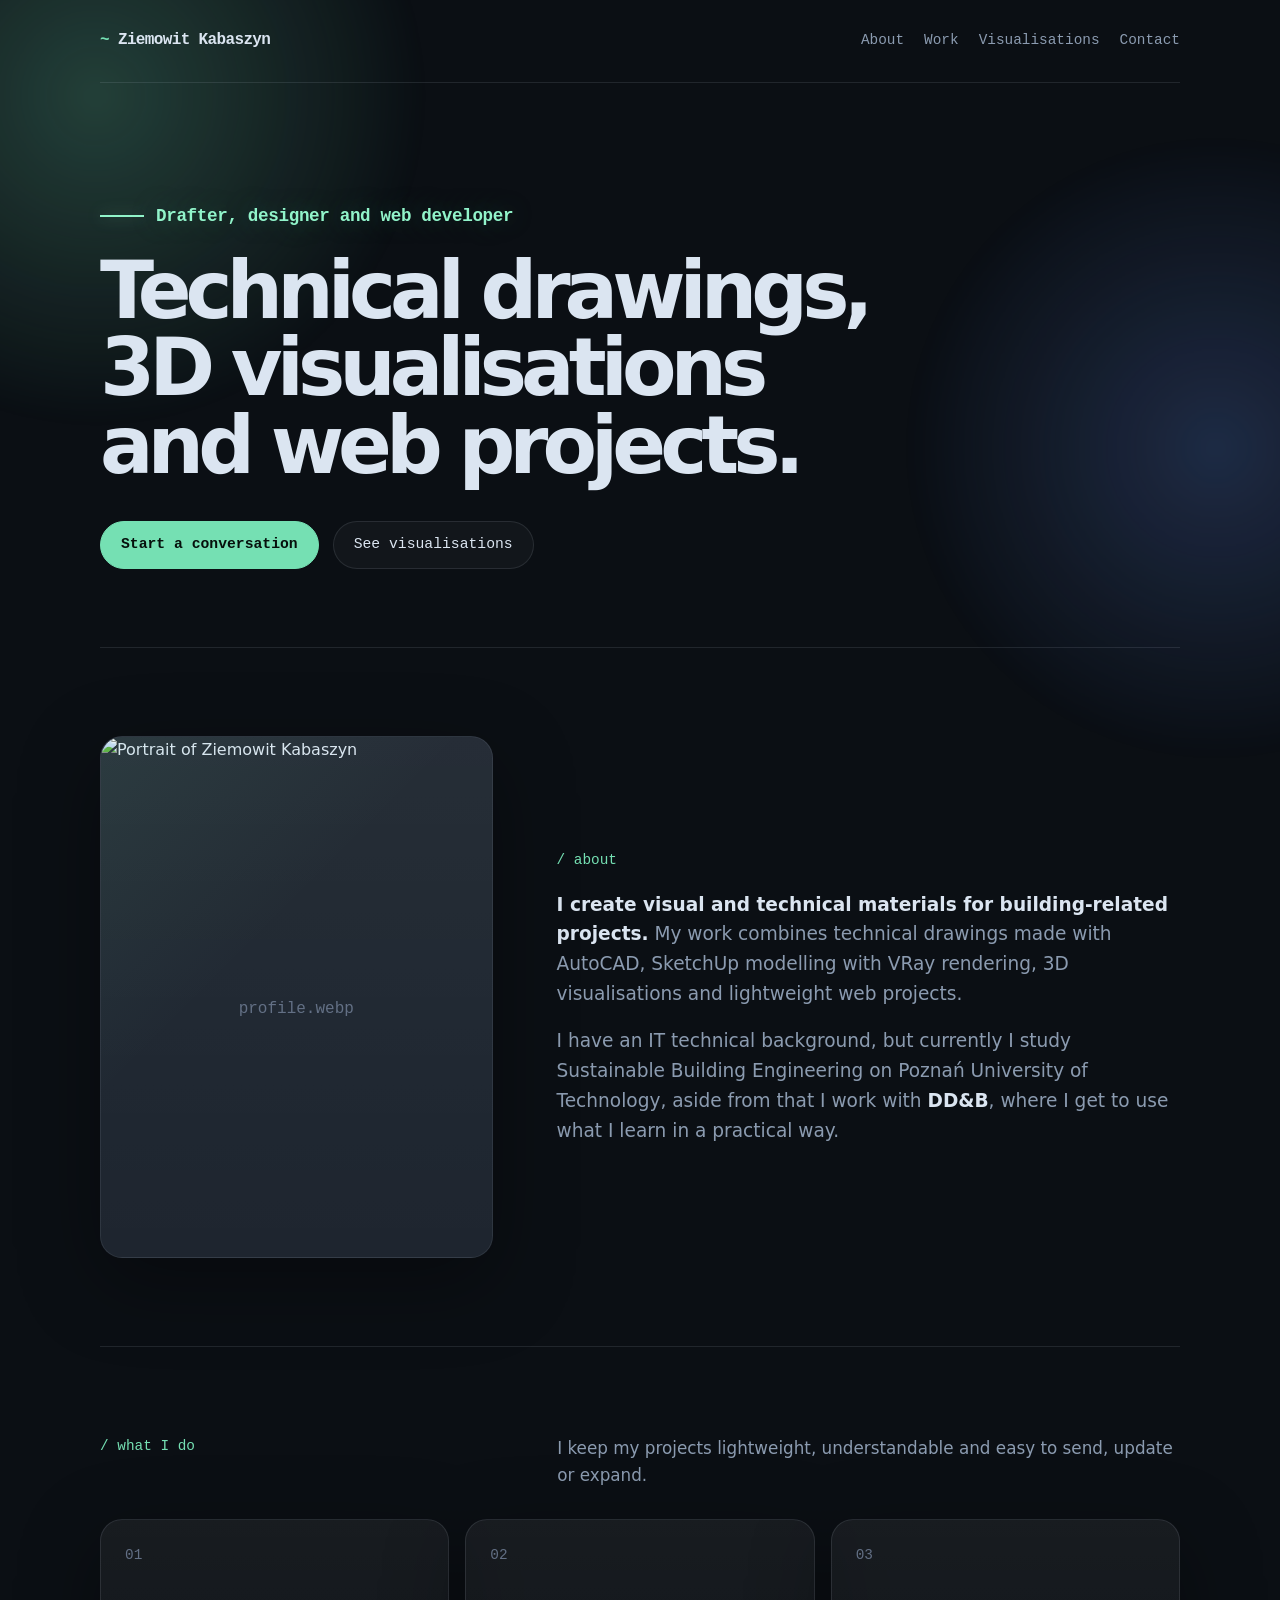
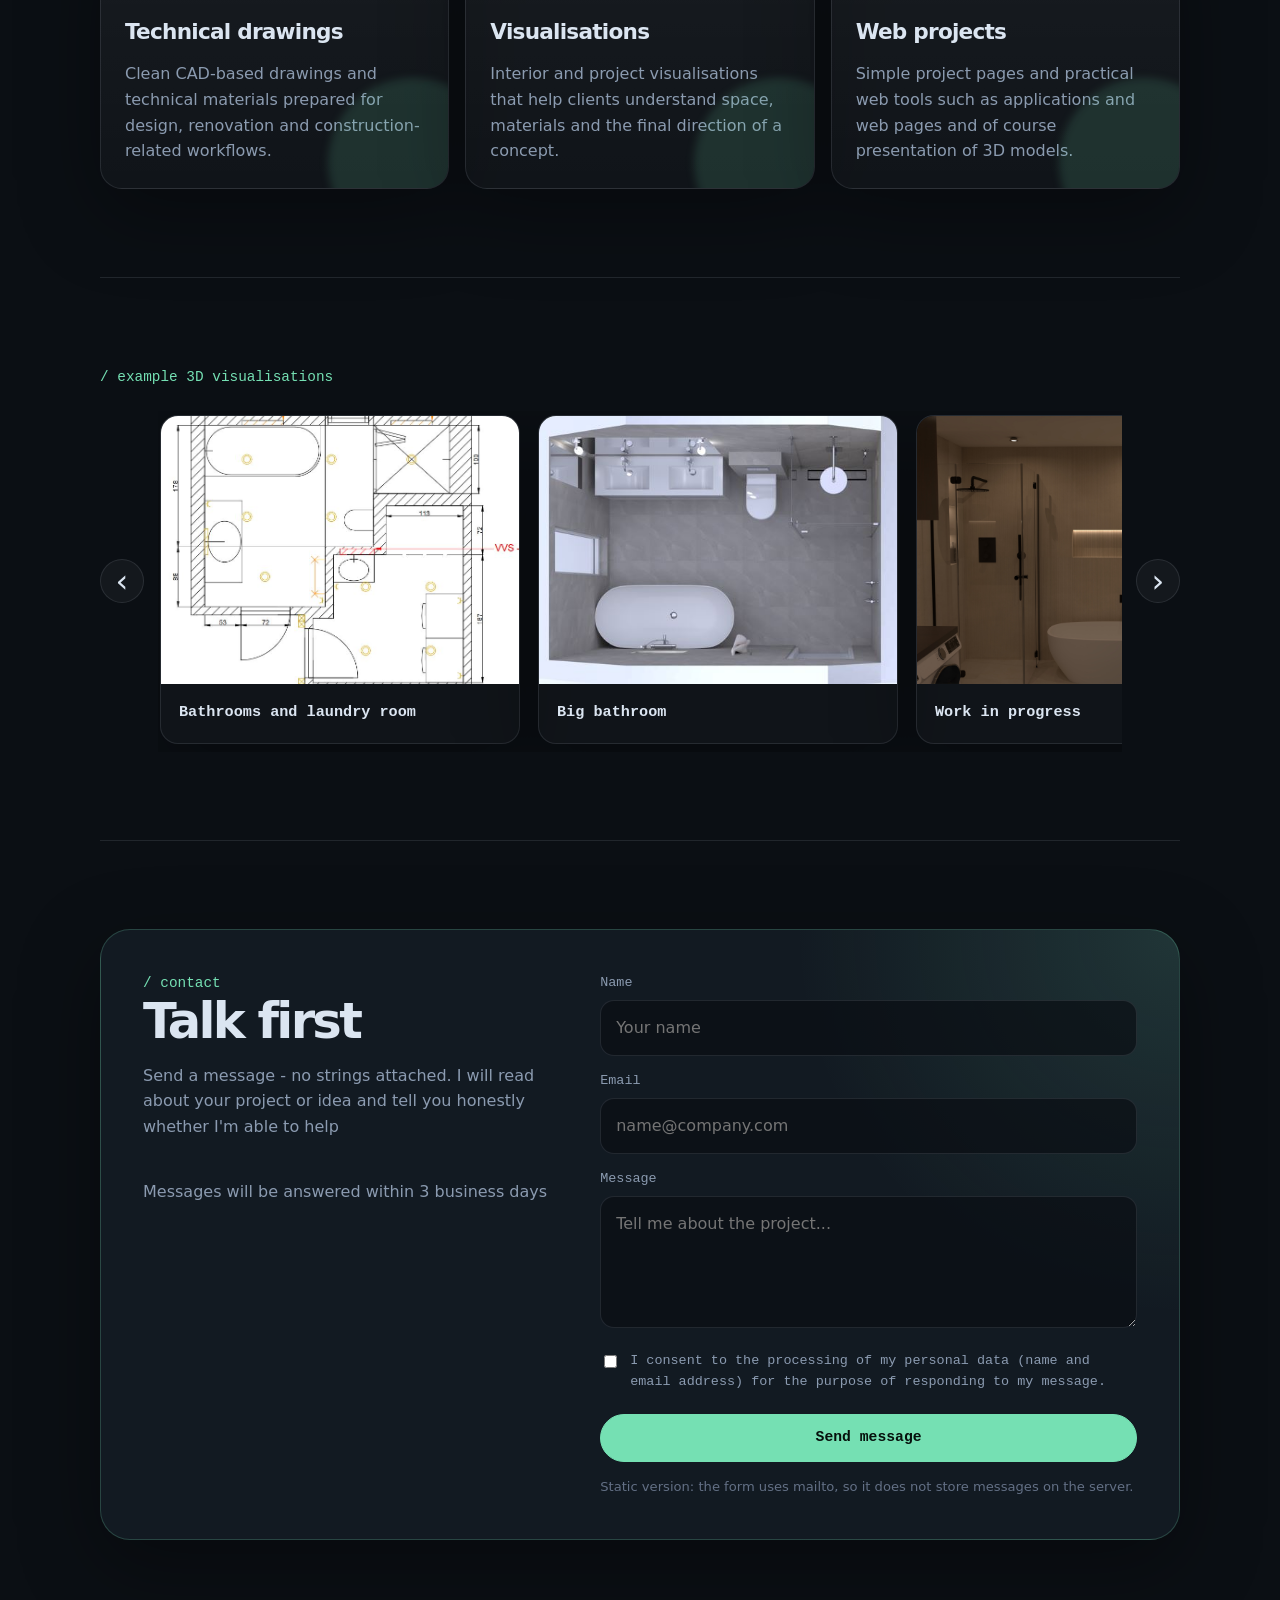
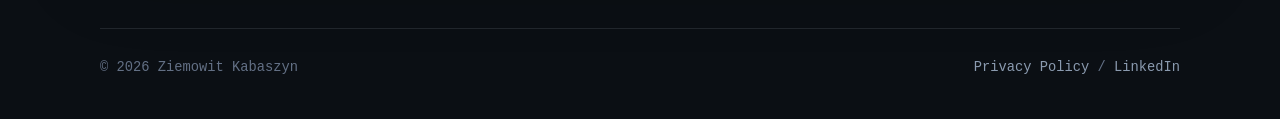
==== index.html @ 729b5453 "Add Privacy Policy link to footer" ====
<!doctype html>
<html lang="en">
<head>
  <meta charset="utf-8" />
  <meta name="viewport" content="width=device-width, initial-scale=1" />
  <meta name="theme-color" content="#0b0f14" />
  <title>Ziemowit Kabaszyn - Technical drawings, visualisations and web projects</title>
  <meta name="description" content="Technical drawings, SketchUp models, visualisations and lightweight web projects for building-related work." />
  <meta property="og:type" content="website" />
  <meta property="og:title" content="Ziemowit Kabaszyn - Technical drawings, visualisations and web projects" />
  <meta property="og:description" content="Technical drawings, SketchUp models, visualisations and lightweight web projects for building-related work." />
  <meta property="og:image" content="/og-image.png" />
  <style>
    :root {
      --bg: #0b0f14;
      --bg-soft: #101720;
      --surface: #141c26;
      --surface-hover: #192331;
      --text: #dbe5f1;
      --muted: #8b9bb0;
      --muted-2: #637085;
      --accent: #75e0b3;
      --accent-strong: #91f4ca;
      --accent-soft: rgba(117, 224, 179, 0.14);
      --blue-soft: rgba(105, 151, 255, 0.16);
      --line: rgba(219, 229, 241, 0.11);
      --shadow: 0 24px 80px rgba(0, 0, 0, 0.34);
      --radius: 22px;
      --mono: ui-monospace, SFMono-Regular, Menlo, Monaco, Consolas, "Liberation Mono", monospace;
      --sans: Inter, ui-sans-serif, system-ui, -apple-system, BlinkMacSystemFont, "Segoe UI", sans-serif;
    }

    * {
      box-sizing: border-box;
    }

    html {
      scroll-behavior: smooth;
    }

    body {
      position: relative;
      margin: 0;
      min-height: 100vh;
      background: var(--bg);
      color: var(--text);
      font-family: var(--sans);
      line-height: 1.6;
      overflow-x: hidden;
    }

    body::before,
    body::after {
      content: "";
      position: fixed;
      inset: auto;
      z-index: -2;
      pointer-events: none;
      border-radius: 999px;
      filter: blur(8px);
      opacity: 0.95;
      will-change: transform;
    }

    body::before {
      width: 48rem;
      height: 48rem;
      left: -18rem;
      top: -18rem;
      background: radial-gradient(circle, rgba(117, 224, 179, 0.25), transparent 62%);
      animation: ambient-one 15s ease-in-out infinite alternate;
    }

    body::after {
      width: 44rem;
      height: 44rem;
      right: -18rem;
      top: 6rem;
      background: radial-gradient(circle, rgba(105, 151, 255, 0.22), transparent 64%);
      animation: ambient-two 18s ease-in-out infinite alternate;
    }

    @keyframes ambient-one {
      from { transform: translate3d(0, 0, 0) scale(1); }
      to { transform: translate3d(7rem, 4rem, 0) scale(1.14); }
    }

    @keyframes ambient-two {
      from { transform: translate3d(0, 0, 0) scale(1); }
      to { transform: translate3d(-6rem, 6rem, 0) scale(1.12); }
    }

    @media (prefers-reduced-motion: reduce) {
      html { scroll-behavior: auto; }
      body::before,
      body::after {
        animation: none;
      }
    }

    a {
      color: inherit;
    }

    button,
    input,
    textarea {
      font: inherit;
    }

    .wrap {
      width: min(1080px, calc(100% - 40px));
      margin: 0 auto;
    }

    .nav {
      display: flex;
      justify-content: space-between;
      align-items: center;
      padding: 28px 0;
      border-bottom: 1px solid var(--line);
    }

    .brand {
      font-family: var(--mono);
      font-weight: 700;
      letter-spacing: -0.04em;
      text-decoration: none;
    }

    .brand span {
      color: var(--accent);
    }

    .nav-links {
      display: flex;
      align-items: center;
      gap: 20px;
      color: var(--muted);
      font-family: var(--mono);
      font-size: 0.9rem;
    }

    .nav-links a {
      text-decoration: none;
      transition: color 0.2s ease;
    }

    .nav-links a:hover {
      color: var(--accent);
    }

    .hero {
      padding: clamp(70px, 10vw, 116px) 0 clamp(48px, 7vw, 78px);
    }

    .eyebrow {
      display: inline-flex;
      align-items: center;
      gap: 12px;
      margin-bottom: 22px;
      color: var(--accent-strong);
      font-family: var(--mono);
      font-size: clamp(0.98rem, 1.45vw, 1.1rem);
      font-weight: 700;
      letter-spacing: -0.02em;
      text-shadow: 0 0 28px rgba(117, 224, 179, 0.35);
    }

    .eyebrow::before {
      content: "";
      width: 44px;
      height: 2px;
      background: var(--accent-strong);
      box-shadow: 0 0 16px rgba(117, 224, 179, 0.42);
    }

    h1 {
      max-width: 820px;
      margin: 0;
      font-size: clamp(2.35rem, 6.2vw, 5.1rem);
      line-height: 0.98;
      letter-spacing: -0.075em;
    }

    .hero .accent,
    h2 .accent {
      color: var(--accent);
    }

    .actions {
      display: flex;
      flex-wrap: wrap;
      gap: 14px;
      margin-top: 36px;
    }

    .btn {
      display: inline-flex;
      align-items: center;
      justify-content: center;
      min-height: 48px;
      padding: 0 20px;
      border-radius: 999px;
      border: 1px solid var(--line);
      background: rgba(255, 255, 255, 0.03);
      color: var(--text);
      text-decoration: none;
      font-family: var(--mono);
      font-size: 0.92rem;
      cursor: pointer;
      transition: transform 0.2s ease, border-color 0.2s ease, background 0.2s ease;
    }

    .btn:hover {
      transform: translateY(-2px);
      border-color: rgba(117, 224, 179, 0.55);
      background: rgba(117, 224, 179, 0.08);
    }

    .btn-primary {
      background: var(--accent);
      color: #06100c;
      border-color: var(--accent);
      font-weight: 700;
    }

    .btn-primary:hover {
      background: #93ecc7;
      color: #06100c;
    }

    .btn-small {
      min-height: 40px;
      padding: 0 16px;
      font-size: 0.84rem;
    }

    section {
      padding: clamp(54px, 8vw, 88px) 0;
      border-top: 1px solid var(--line);
    }

    .section-head {
      display: grid;
      grid-template-columns: 0.9fr 1.35fr;
      gap: 42px;
      margin-bottom: 30px;
    }

    .kicker {
      color: var(--accent);
      font-family: var(--mono);
      font-size: 0.9rem;
    }

    h2 {
      margin: 0;
      font-size: clamp(1.8rem, 4vw, 3.1rem);
      line-height: 1.05;
      letter-spacing: -0.055em;
    }

    .section-copy {
      margin: 0;
      color: var(--muted);
      font-size: 1.05rem;
    }

    .about-grid {
      display: grid;
      grid-template-columns: minmax(260px, 0.85fr) 1.35fr;
      gap: clamp(28px, 6vw, 64px);
      align-items: center;
    }

    .portrait-frame {
      position: relative;
      min-height: 520px;
      border: 1px solid var(--line);
      border-radius: var(--radius);
      background:
        linear-gradient(180deg, rgba(255, 255, 255, 0.055), rgba(255, 255, 255, 0.018)),
        var(--surface);
      box-shadow: var(--shadow);
      overflow: hidden;
    }

    .portrait-frame img {
      width: 100%;
      height: 100%;
      min-height: 520px;
      object-fit: cover;
      display: block;
    }

    .portrait-placeholder {
      position: absolute;
      inset: 0;
      display: grid;
      place-items: center;
      padding: 24px;
      color: var(--muted-2);
      font-family: var(--mono);
      text-align: center;
      background:
        linear-gradient(135deg, rgba(117, 224, 179, 0.08), transparent 40%),
        rgba(255, 255, 255, 0.025);
    }

    .about-copy {
      display: grid;
      gap: 18px;
    }

    .about-copy p {
      margin: 0;
      color: var(--muted);
      font-size: clamp(1.02rem, 1.8vw, 1.16rem);
    }

    .about-copy strong {
      color: var(--text);
      font-weight: 650;
    }

    .grid-3 {
      display: grid;
      grid-template-columns: repeat(3, 1fr);
      gap: 16px;
    }

    .card {
      position: relative;
      min-height: 240px;
      padding: 24px;
      border: 1px solid var(--line);
      border-radius: var(--radius);
      background: linear-gradient(180deg, rgba(255, 255, 255, 0.055), rgba(255, 255, 255, 0.022));
      box-shadow: var(--shadow);
      overflow: hidden;
    }

    .card::after {
      content: "";
      position: absolute;
      inset: auto -50px -60px auto;
      width: 170px;
      height: 170px;
      border-radius: 50%;
      background: var(--accent-soft);
      filter: blur(4px);
    }

    .card-number {
      color: var(--muted-2);
      font-family: var(--mono);
      font-size: 0.9rem;
    }

    h3 {
      margin: 48px 0 12px;
      font-size: 1.35rem;
      letter-spacing: -0.035em;
    }

    .card p {
      margin: 0;
      color: var(--muted);
    }

    .visual-section {
      position: relative;
    }

    .visual-section .compact-head {
      margin-bottom: 22px;
    }

    .visual-section .section-head {
      display: block;
    }

    .visual-carousel {
      position: relative;
    }

    .visual-track {
      display: flex;
      gap: 18px;
      overflow-x: auto;
      scroll-behavior: smooth;
      scrollbar-width: none;
      padding: 4px 2px 8px;
      margin: 0 58px;
    }

    .visual-track::-webkit-scrollbar {
      display: none;
    }

    .visual-card {
      flex: 0 0 min(360px, 82vw);
      color: var(--text);
      text-decoration: none;
      border-radius: 18px;
      overflow: hidden;
      background: rgba(255, 255, 255, 0.025);
      border: 1px solid var(--line);
      box-shadow: var(--shadow);
      transition: transform 0.22s ease, border-color 0.22s ease, background 0.22s ease;
    }

    .visual-card:hover {
      transform: translateY(-4px);
      border-color: rgba(117, 224, 179, 0.45);
      background: rgba(117, 224, 179, 0.055);
    }

    .visual-image {
      position: relative;
      min-height: 250px;
      aspect-ratio: 4 / 3;
      background-size: cover;
      background-position: center;
      background-color: var(--surface);
      overflow: hidden;
    }

    .visual-image::before {
      content: "";
      position: absolute;
      inset: 0;
      background: linear-gradient(180deg, rgba(11, 15, 20, 0.08), rgba(11, 15, 20, 0.78));
      opacity: 0;
      transition: opacity 0.22s ease;
    }

    .visual-hover {
      position: absolute;
      inset: 0;
      display: flex;
      flex-direction: column;
      justify-content: flex-end;
      padding: 20px;
      color: var(--text);
      font-family: var(--mono);
      font-size: 0.82rem;
      line-height: 1.55;
      opacity: 0;
      transform: translateY(12px);
      transition: opacity 0.22s ease, transform 0.22s ease;
    }

    .visual-card:hover .visual-image::before,
    .visual-card:hover .visual-hover {
      opacity: 1;
    }

    .visual-card:hover .visual-hover {
      transform: translateY(0);
    }

    .visual-label {
      padding: 16px 18px 18px;
      color: var(--text);
      font-family: var(--mono);
      font-size: 0.95rem;
      font-weight: 700;
    }

    .carousel-btn {
      position: absolute;
      top: 50%;
      z-index: 5;
      width: 44px;
      height: 44px;
      border-radius: 999px;
      border: 1px solid var(--line);
      background: rgba(255, 255, 255, 0.04);
      color: var(--text);
      display: grid;
      place-items: center;
      font-size: 2rem;
      line-height: 1;
      cursor: pointer;
      transform: translateY(-50%);
      transition: transform 0.2s ease, border-color 0.2s ease, background 0.2s ease, color 0.2s ease;
    }

    .carousel-btn:hover {
      transform: translateY(calc(-50% - 2px));
      border-color: rgba(117, 224, 179, 0.55);
      background: rgba(117, 224, 179, 0.09);
      color: var(--accent-strong);
    }

    .carousel-btn-left {
      left: 0;
    }

    .carousel-btn-right {
      right: 0;
    }

    .contact-layout {
      display: grid;
      grid-template-columns: 0.9fr 1.1fr;
      gap: 18px;
      align-items: start;
      padding: clamp(24px, 5vw, 42px);
      border-radius: calc(var(--radius) + 8px);
      border: 1px solid rgba(117, 224, 179, 0.22);
      background:
        radial-gradient(circle at top right, rgba(117, 224, 179, 0.14), transparent 24rem),
        rgba(20, 28, 38, 0.86);
      box-shadow: var(--shadow);
    }

    .contact-intro p {
      margin: 16px 0 0;
      color: var(--muted);
    }

    .contact-links {
      display: flex;
      flex-wrap: wrap;
      gap: 10px;
      margin-top: 24px;
    }

    .contact-form {
      display: grid;
      gap: 14px;
    }

    .field label,
    .consent span {
      display: block;
      margin-bottom: 7px;
      color: var(--muted);
      font-family: var(--mono);
      font-size: 0.84rem;
    }

    .field input,
    .field textarea {
      width: 100%;
      border: 1px solid var(--line);
      border-radius: 14px;
      background: rgba(11, 15, 20, 0.7);
      color: var(--text);
      outline: none;
      padding: 14px 15px;
      transition: border-color 0.2s ease, background 0.2s ease;
    }

    .field textarea {
      min-height: 132px;
      resize: vertical;
    }

    .field input:focus,
    .field textarea:focus {
      border-color: rgba(117, 224, 179, 0.55);
      background: rgba(11, 15, 20, 0.9);
    }

    .consent {
      display: flex;
      align-items: start;
      gap: 10px;
      color: var(--muted);
      font-size: 0.88rem;
    }

    .consent input {
      margin-top: 5px;
      accent-color: var(--accent);
    }

    .form-note {
      margin: 0;
      color: var(--muted-2);
      font-size: 0.82rem;
    }

    footer {
      display: flex;
      justify-content: space-between;
      gap: 20px;
      flex-wrap: wrap;
      padding: 28px 0 40px;
      color: var(--muted-2);
      font-family: var(--mono);
      font-size: 0.86rem;
      border-top: 1px solid var(--line);
    }

    footer a {
      color: var(--muted);
      text-decoration: none;
      transition: color 0.2s ease;
    }

    footer a:hover {
      color: var(--accent);
    }

    @media (max-width: 900px) {
      .visual-track {
        margin: 0 54px;
      }

      .visual-card {
        flex-basis: min(340px, 78vw);
      }

      .section-head,
      .about-grid,
      .grid-3,
      .contact-layout {
        grid-template-columns: 1fr;
      }

      .portrait-frame,
      .portrait-frame img {
        min-height: 420px;
      }
    }

    @media (max-width: 620px) {
      .wrap {
        width: min(100% - 28px, 1080px);
      }

      .nav {
        align-items: flex-start;
        gap: 18px;
        flex-direction: column;
      }

      .nav-links {
        width: 100%;
        justify-content: space-between;
        gap: 10px;
        font-size: 0.78rem;
      }

      h1 {
        font-size: clamp(2.15rem, 15vw, 3.7rem);
      }

      .card {
        min-height: auto;
      }

      .visual-track {
        margin: 0 48px;
      }

      .visual-card {
        flex-basis: 88vw;
      }

      .carousel-btn {
        width: 40px;
        height: 40px;
      }
    }
  </style>
</head>
<body>
  <div class="wrap">
    <nav class="nav" aria-label="Main navigation">
      <a class="brand" href="#top"><span>~</span> Ziemowit Kabaszyn</a>
      <div class="nav-links">
        <a href="#about">About</a>
        <a href="#work">Work</a>
        <a href="#visualisations">Visualisations</a>
        <a href="#contact">Contact</a>
      </div>
    </nav>

    <main id="top">
      <header class="hero">
        <div class="eyebrow">Drafter, designer and web developer</div>
        <h1>Technical drawings, 3D visualisations and web projects.</h1>
        <div class="actions">
          <a class="btn btn-primary" href="#contact">Start a conversation</a>
          <a class="btn" href="#visualisations">See visualisations</a>
        </div>
      </header>

      <section id="about">
        <div class="about-grid">
          <div class="portrait-frame">
            <img src="profile.webp" alt="Portrait of Ziemowit Kabaszyn" onerror="this.hidden = true; this.nextElementSibling.hidden = false;" />
            <div class="portrait-placeholder" hidden>
              <br />profile.webp
            </div>
          </div>

          <div class="about-copy">
            <div class="kicker">/ about</div>
            <p><strong>I create visual and technical materials for building-related projects.</strong> My work combines technical drawings made with AutoCAD, SketchUp modelling with VRay rendering, 3D visualisations and lightweight web projects.</p>
            <p>I have an IT technical background, but currently I study Sustainable Building Engineering on Poznań University of Technology, aside from that I work with <strong>DD&B</strong>, where I get to use what I learn in a practical way.</p>
          </div>
        </div>
      </section>

      <section id="work">
        <div class="section-head">
          <div class="kicker">/ what I do</div>
          <div>
            <p class="section-copy">I keep my projects lightweight, understandable and easy to send, update or expand.</p>
          </div>
        </div>

        <div class="grid-3">
          <article class="card">
            <div class="card-number">01</div>
            <h3>Technical drawings</h3>
            <p>Clean CAD-based drawings and technical materials prepared for design, renovation and construction-related workflows.</p>
          </article>
          <article class="card">
            <div class="card-number">02</div>
            <h3>Visualisations</h3>
            <p>Interior and project visualisations that help clients understand space, materials and the final direction of a concept.</p>
          </article>
          <article class="card">
            <div class="card-number">03</div>
            <h3>Web projects</h3>
            <p>Simple project pages and practical web tools such as applications and web pages and of course  presentation of 3D models.</p>
          </article>
        </div>
      </section>

      <section id="visualisations" class="visual-section">
  <div class="section-head compact-head">
    <div class="kicker">/ example 3D visualisations</div>
  </div>

  <div class="visual-carousel">
    <button class="carousel-btn carousel-btn-left" type="button" aria-label="Previous visualisation">
      ‹
    </button>

    <div class="visual-track" id="visualTrack">
      <a class="visual-card" href="https://kemeis.github.io/16207_MP_2025_Full/?pano=down1" target="_blank" rel="noopener noreferrer">
        <div class="visual-image" style="background-image: url('img4.JPG');">
          <div class="visual-hover">
            16207_MP_2025<br>
            27/03/2026<br>
            3D model of bathroom and laundry room with Matterport scan and floor plans<br>
          </div>
        </div>
        <div class="visual-label">Bathrooms and laundry room</div>
      </a>

      <a class="visual-card" href="https://kemeis.github.io/Example/" target="_blank" rel="noopener noreferrer">
        <div class="visual-image" style="background-image: url('img22.jpg');">
          <div class="visual-hover">
            MP 3102<br>
            3/07/2025<br>
          </div>
        </div>
        <div class="visual-label">Big bathroom</div>
      </a>

      <a class="visual-card" href="https://kemeis.github.io/3102_MP_2024/" target="_blank" rel="noopener noreferrer">
        <div class="visual-image" style="background-image: url('img3.jpg');">
          <div class="visual-hover">
            Work in progress<br>
            <br>
            <br>
            
          </div>
        </div>
        <div class="visual-label">Work in progress</div>
      </a>
    </div>

    <button class="carousel-btn carousel-btn-right" type="button" aria-label="Next visualisation">
      ›
    </button>
  </div>
</section>

      <section id="contact">
        <div class="contact-layout">
          <div class="contact-intro">
            <div class="kicker">/ contact</div>
            <h2>Talk first</h2>
            <p>Send a message - no strings attached. I will read about your project or idea and tell you honestly whether I'm able to help</p>
            <div class="contact-links">
              <p>Messages will be answered within 3 business days</p>
            </div>
          </div>

          <form class="contact-form" id="contact-form">
            <div class="field">
              <label for="contact-name">Name</label>
              <input id="contact-name" name="name" type="text" placeholder="Your name" required />
            </div>

            <div class="field">
              <label for="contact-email">Email</label>
              <input id="contact-email" name="email" type="email" placeholder="name@company.com" required />
            </div>

            <div class="field">
              <label for="contact-message">Message</label>
              <textarea id="contact-message" name="message" placeholder="Tell me about the project..." required></textarea>
            </div>

            <label class="consent">
              <input id="contact-consent" type="checkbox" required />
              <span>I consent to the processing of my personal data (name and email address) for the purpose of responding to my message.</span>
            </label>

            <button class="btn btn-primary" type="submit">Send message</button>
            <p class="form-note">Static version: the form uses mailto, so it does not store messages on the server.</p>
          </form>
        </div>
      </section>
    </main>

    <footer>
      <div>© <span id="year"></span> Ziemowit Kabaszyn</div>
      <div>
        <a href="privacy.html">Privacy Policy</a>
        <span aria-hidden="true"> / </span>
        <a href="https://www.linkedin.com/in/ziemowit-kabaszyn-2584b528b/" target="_blank" rel="noopener noreferrer">LinkedIn</a></div>
    </footer>
  </div>

  <script>
    document.getElementById('year').textContent = new Date().getFullYear();

    const visualTrack = document.getElementById('visualTrack');
    const visualPrev = document.querySelector('.carousel-btn-left');
    const visualNext = document.querySelector('.carousel-btn-right');

    function moveVisuals(direction) {
      if (!visualTrack) return;

      const firstCard = visualTrack.querySelector('.visual-card');
      const gap = 18;
      const cardWidth = firstCard ? firstCard.getBoundingClientRect().width : 320;

      visualTrack.scrollBy({
        left: direction * (cardWidth + gap),
        behavior: 'smooth'
      });
    }

    visualPrev?.addEventListener('click', () => moveVisuals(-1));
    visualNext?.addEventListener('click', () => moveVisuals(1));

    document.getElementById('contact-form').addEventListener('submit', (event) => {
      event.preventDefault();

      const name = document.getElementById('contact-name').value.trim();
      const email = document.getElementById('contact-email').value.trim();
      const message = document.getElementById('contact-message').value.trim();

      const subject = encodeURIComponent('Project inquiry from ' + name);
      const body = encodeURIComponent(
        'Name: ' + name + '\n' +
        'Email: ' + email + '\n\n' +
        'Message:\n' + message
      );

      window.location.href = 'mailto:ziemowit@dd-b.com?subject=' + subject + '&body=' + body;
    });
  </script>
</body>
</html>
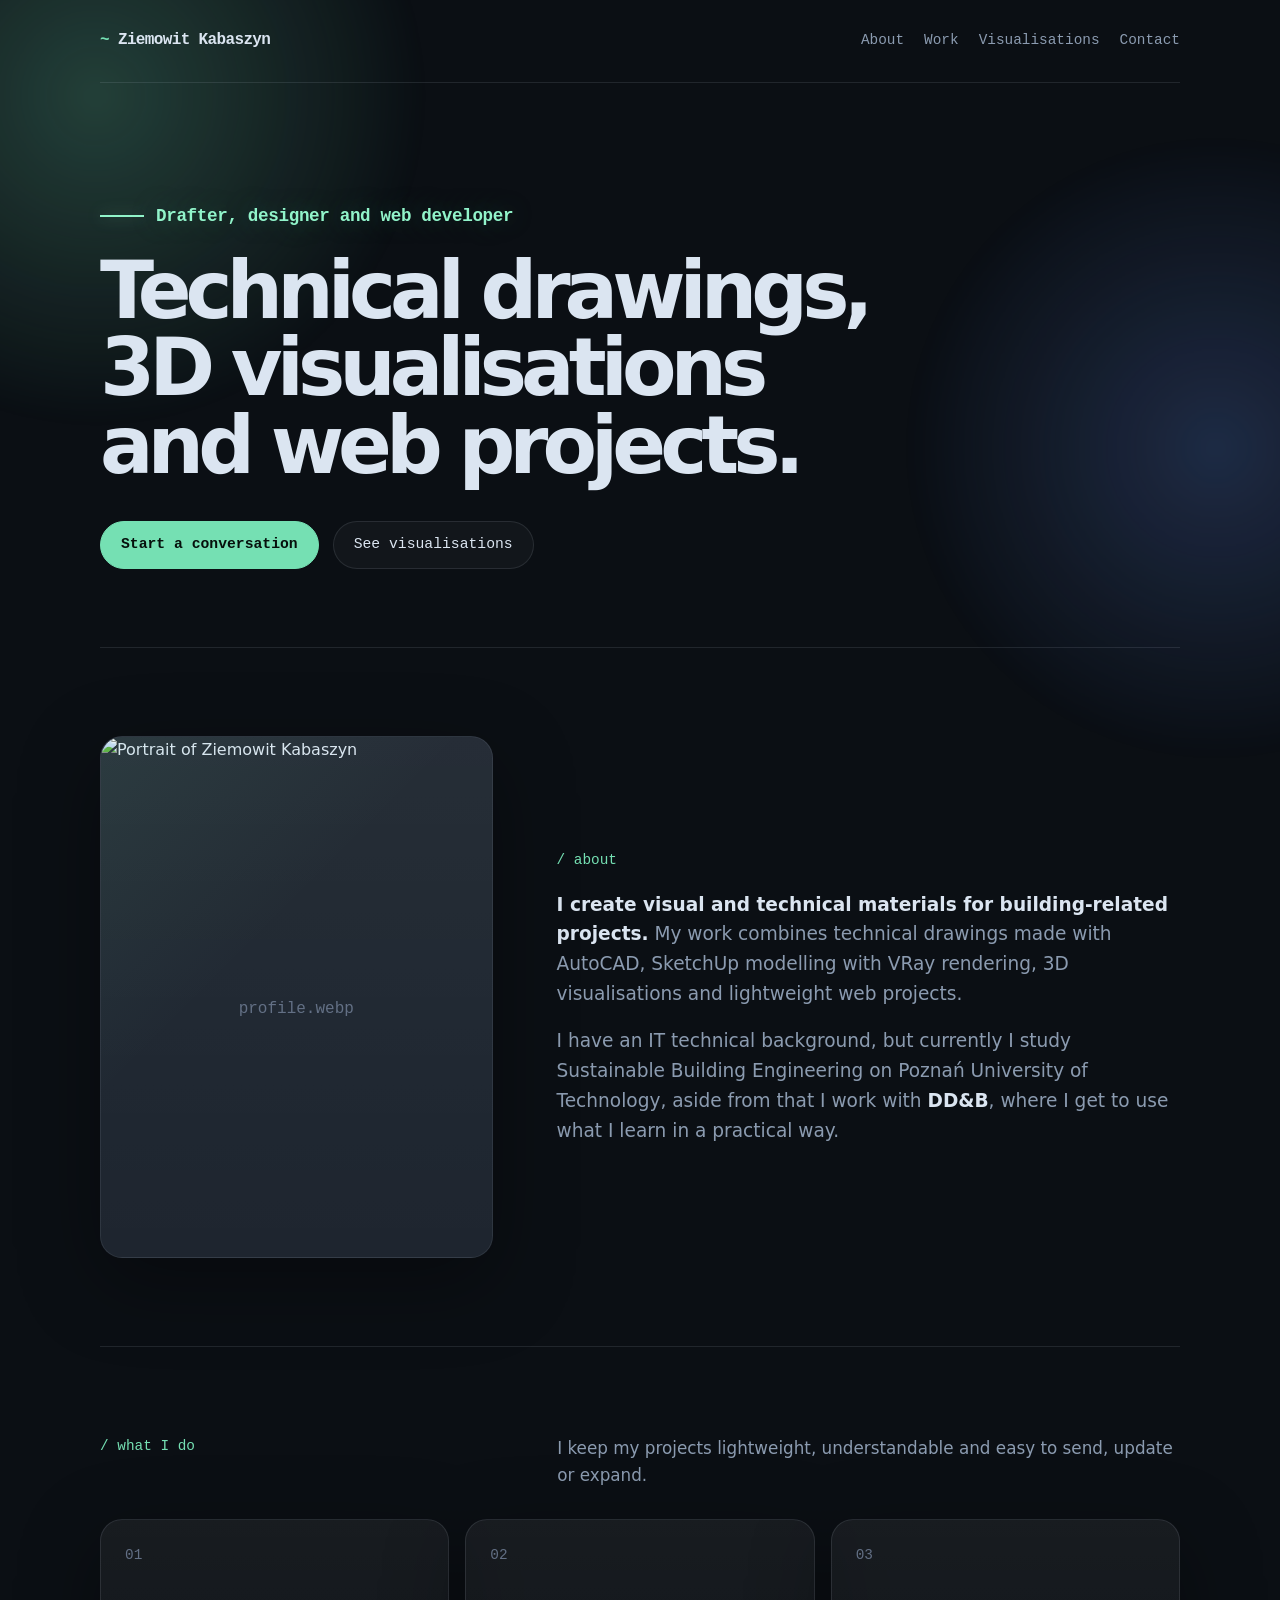
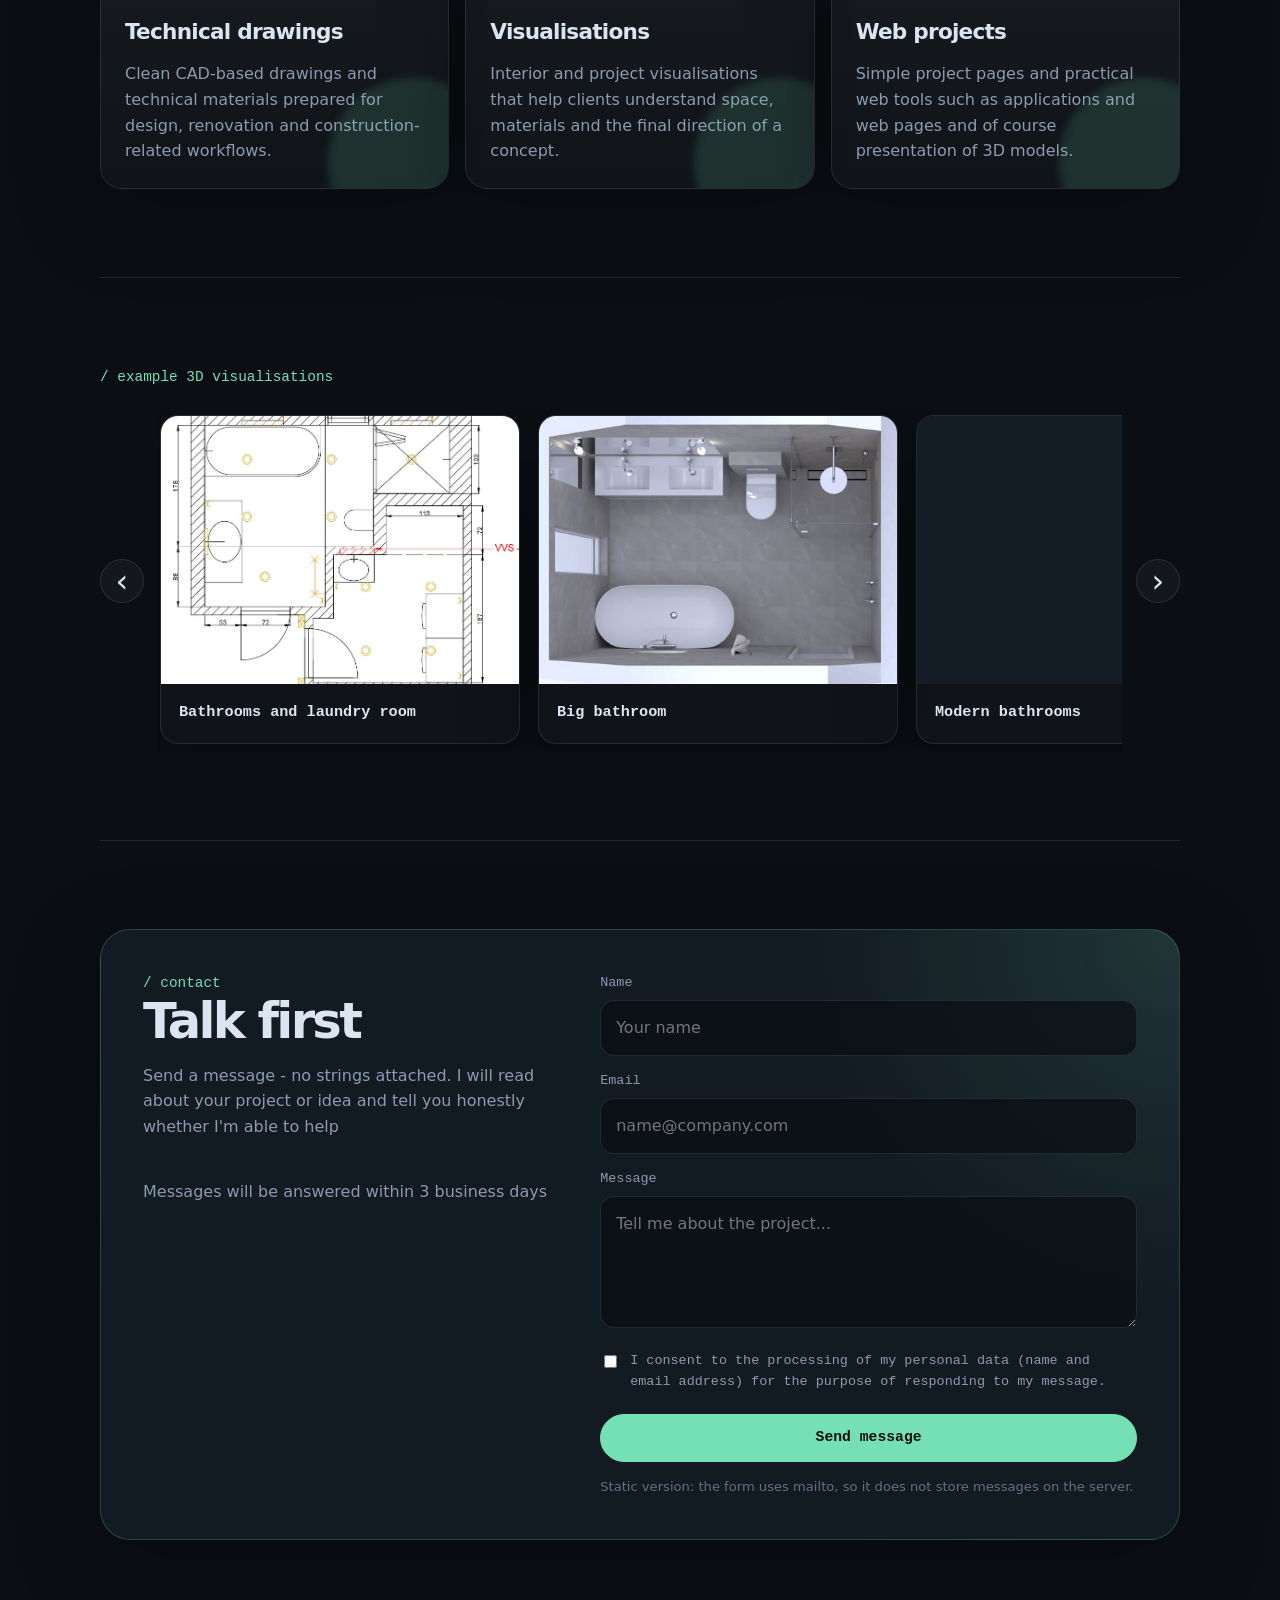
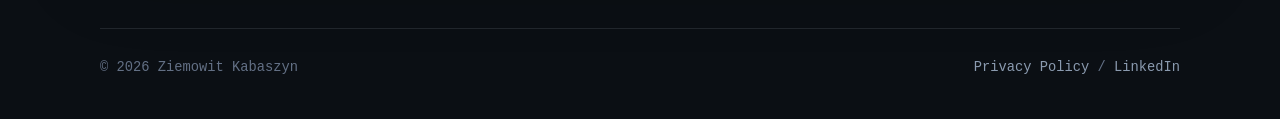
==== commit 71a0dc54: "Update visual card links and add new entries" ====
--- a/index.html
+++ b/index.html
@@ -10,6 +10,8 @@
   <meta property="og:title" content="Ziemowit Kabaszyn - Technical drawings, visualisations and web projects" />
   <meta property="og:description" content="Technical drawings, SketchUp models, visualisations and lightweight web projects for building-related work." />
   <meta property="og:image" content="/og-image.png" />
+  <link rel="icon" type="image/png" href="fav.png">
+<link rel="shortcut icon" type="image/png" href="fav.png">
   <style>
     :root {
       --bg: #0b0f14;
@@ -747,7 +749,7 @@
     </button>
 
     <div class="visual-track" id="visualTrack">
-      <a class="visual-card" href="https://kemeis.github.io/16207_MP_2025_Full/?pano=down1" target="_blank" rel="noopener noreferrer">
+      <a class="visual-card" href="https://visualisations.kabaszyn.dev/16207_MP_2025/?pano=down1" target="_blank" rel="noopener noreferrer">
         <div class="visual-image" style="background-image: url('img4.JPG');">
           <div class="visual-hover">
             16207_MP_2025<br>
@@ -758,17 +760,29 @@
         <div class="visual-label">Bathrooms and laundry room</div>
       </a>
 
-      <a class="visual-card" href="https://kemeis.github.io/Example/" target="_blank" rel="noopener noreferrer">
+      <a class="visual-card" href="https://visualisations.kabaszyn.dev/3102_MP_2024/" target="_blank" rel="noopener noreferrer">
         <div class="visual-image" style="background-image: url('img22.jpg');">
           <div class="visual-hover">
             MP 3102<br>
             3/07/2025<br>
+            3D model of large bathroom<br>
           </div>
         </div>
         <div class="visual-label">Big bathroom</div>
       </a>
 
-      <a class="visual-card" href="https://kemeis.github.io/3102_MP_2024/" target="_blank" rel="noopener noreferrer">
+      <a class="visual-card" href="https://visualisations.kabaszyn.dev/18505_MP_2026A/" target="_blank" rel="noopener noreferrer">
+        <div class="visual-image" style="background-image: url('18505.jpg');">
+          <div class="visual-hover">
+            18505_MP_2026<br>
+            12/06/2026<br>
+            3D model of two bathrooms<br>
+          </div>
+        </div>
+        <div class="visual-label">Modern bathrooms</div>
+      </a>
+
+      <a class="visual-card" href="https://visualisations.kabaszyn.dev/12601_MP_2025/" target="_blank" rel="noopener noreferrer">
         <div class="visual-image" style="background-image: url('img3.jpg');">
           <div class="visual-hover">
             Work in progress<br>
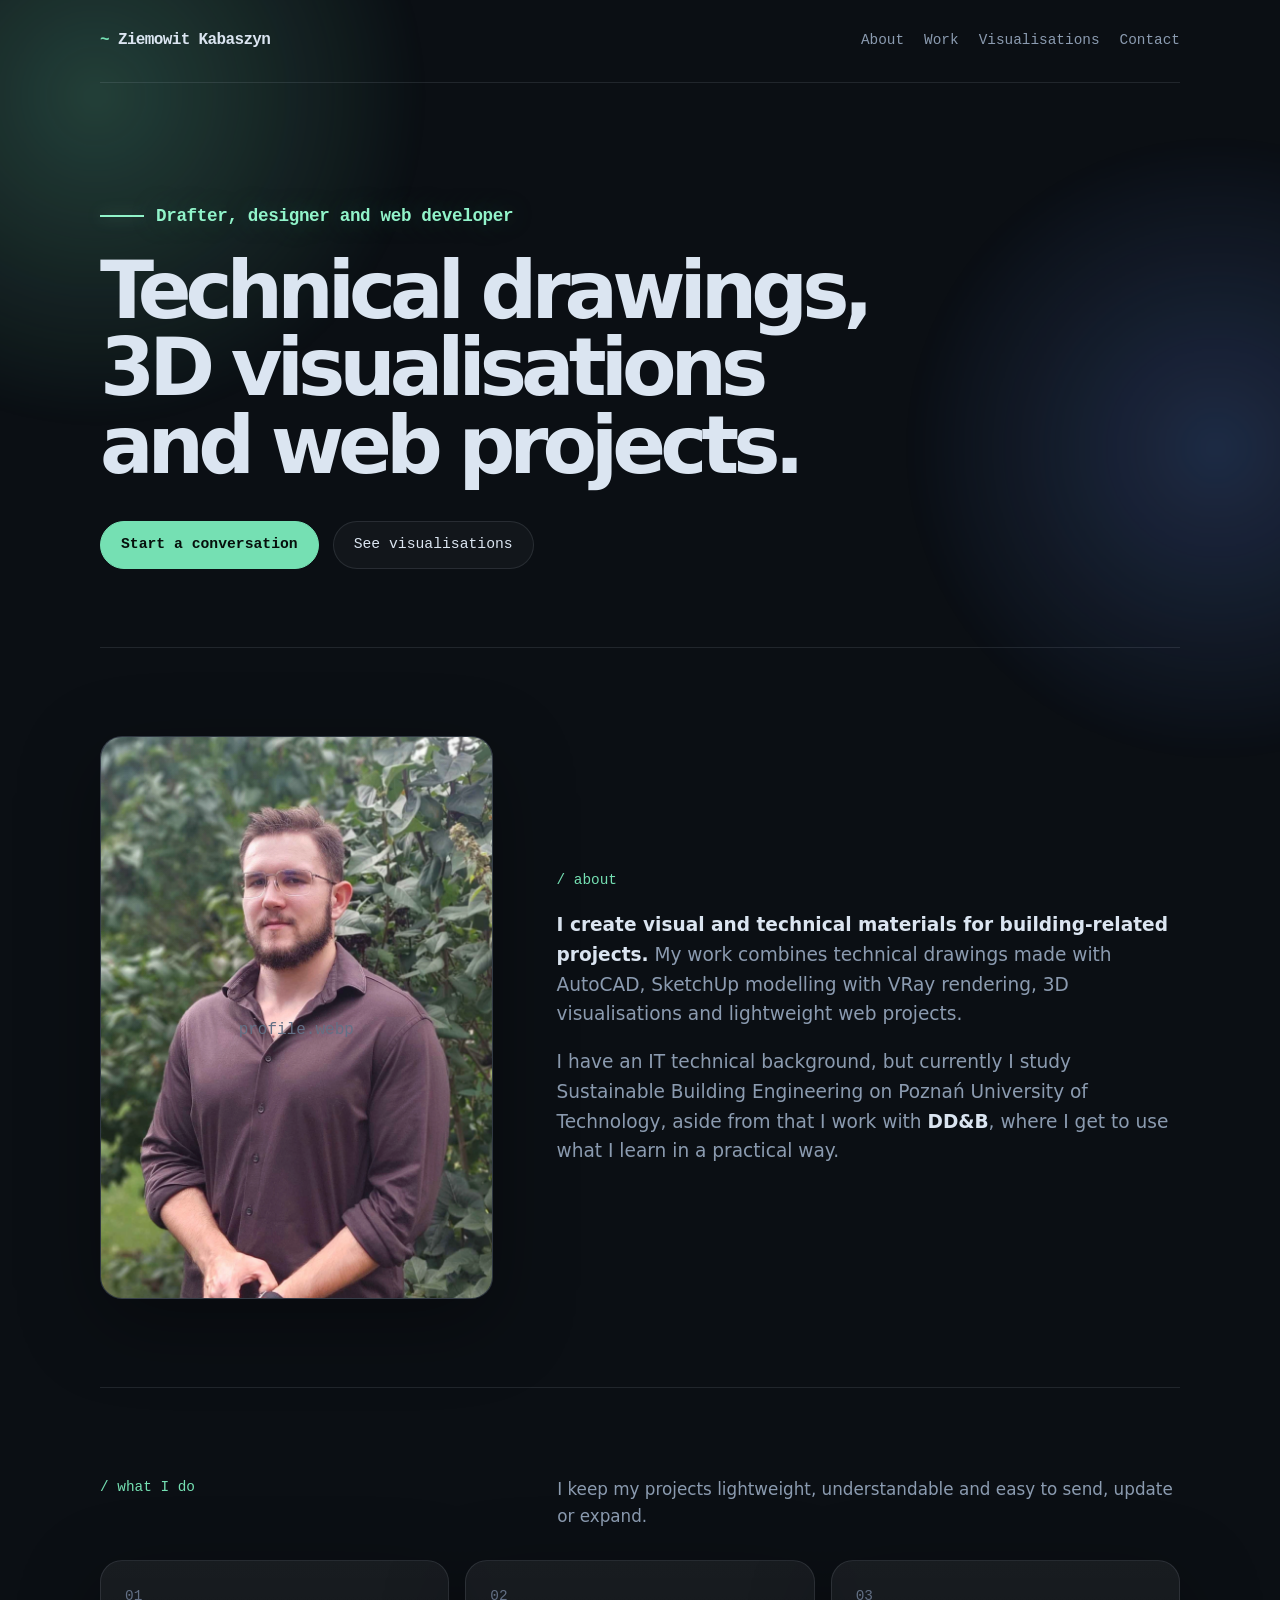
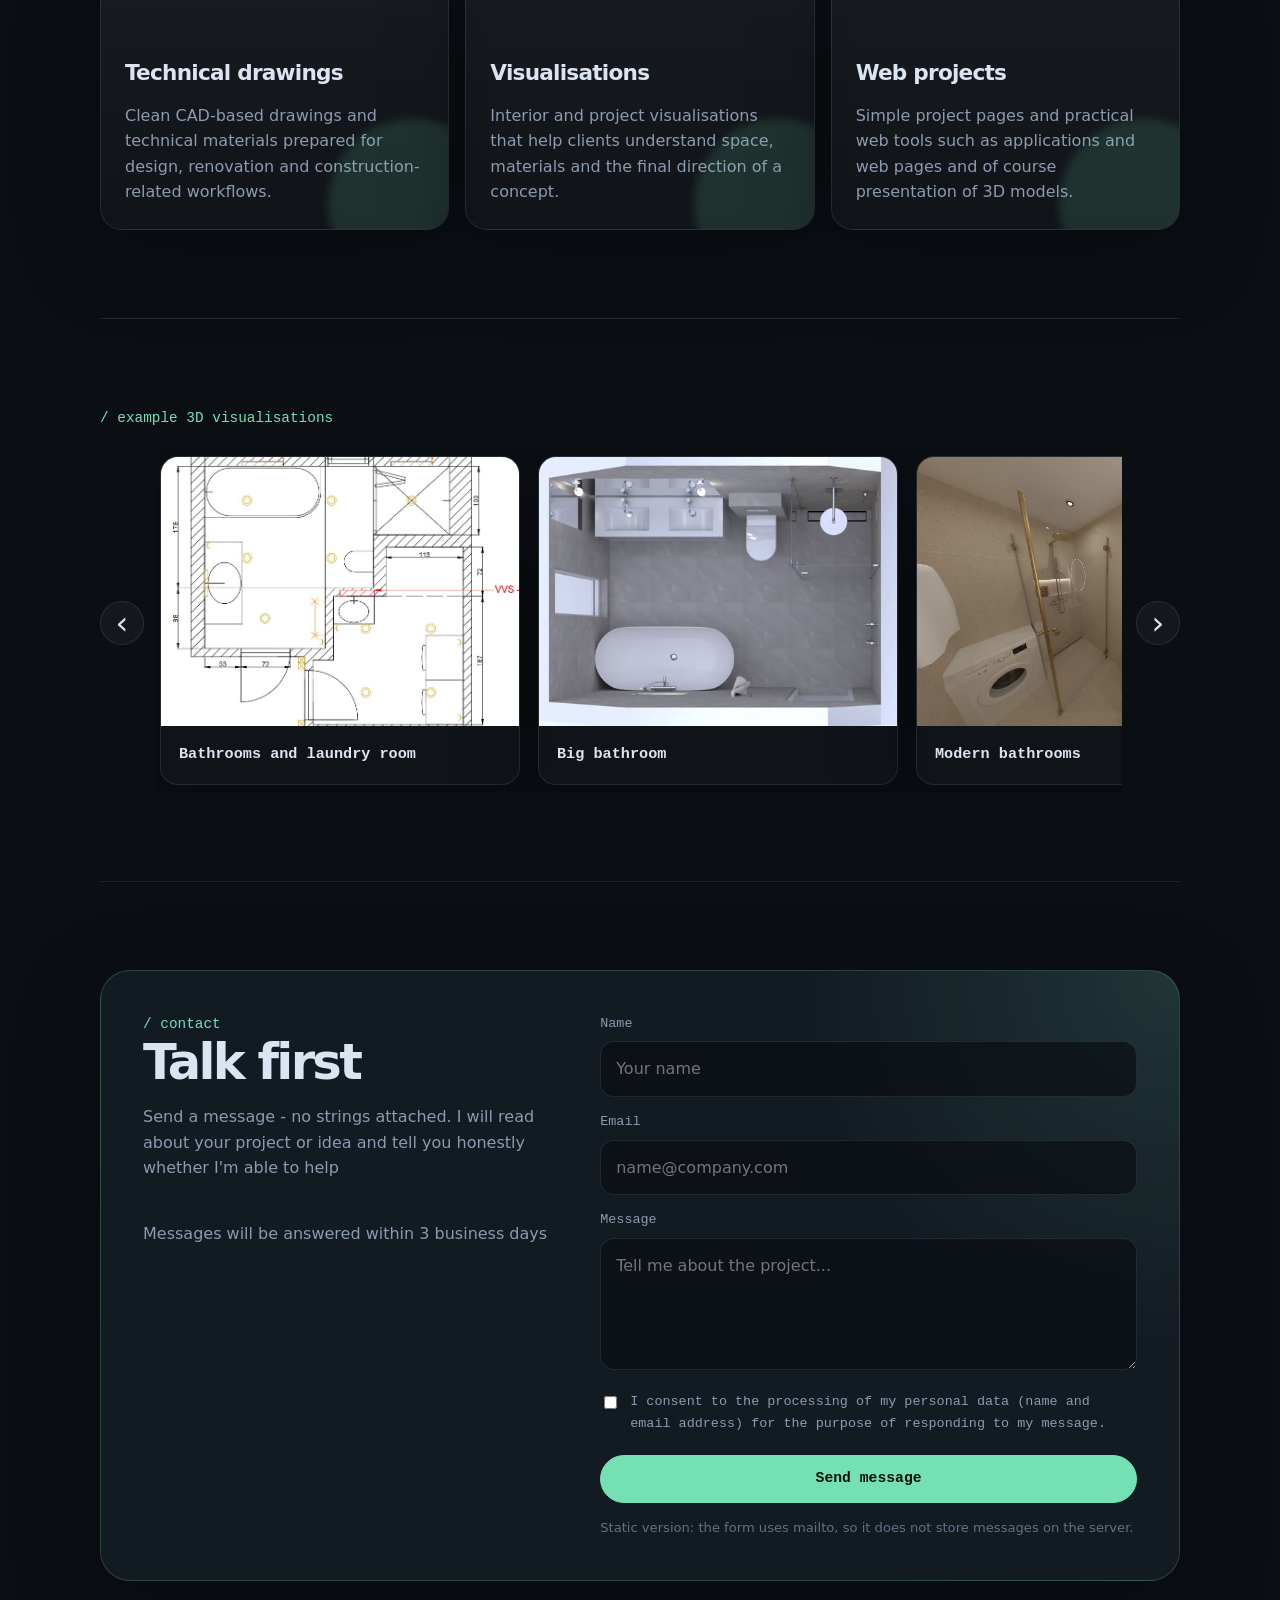
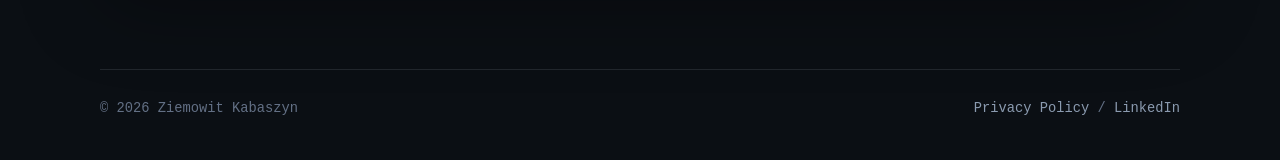
==== commit 548bbe9d: "Fix image file extension from .jpg to .JPG" ====
--- a/index.html
+++ b/index.html
@@ -772,7 +772,7 @@
       </a>
 
       <a class="visual-card" href="https://visualisations.kabaszyn.dev/18505_MP_2026A/" target="_blank" rel="noopener noreferrer">
-        <div class="visual-image" style="background-image: url('18505.jpg');">
+        <div class="visual-image" style="background-image: url('18505.JPG');">
           <div class="visual-hover">
             18505_MP_2026<br>
             12/06/2026<br>
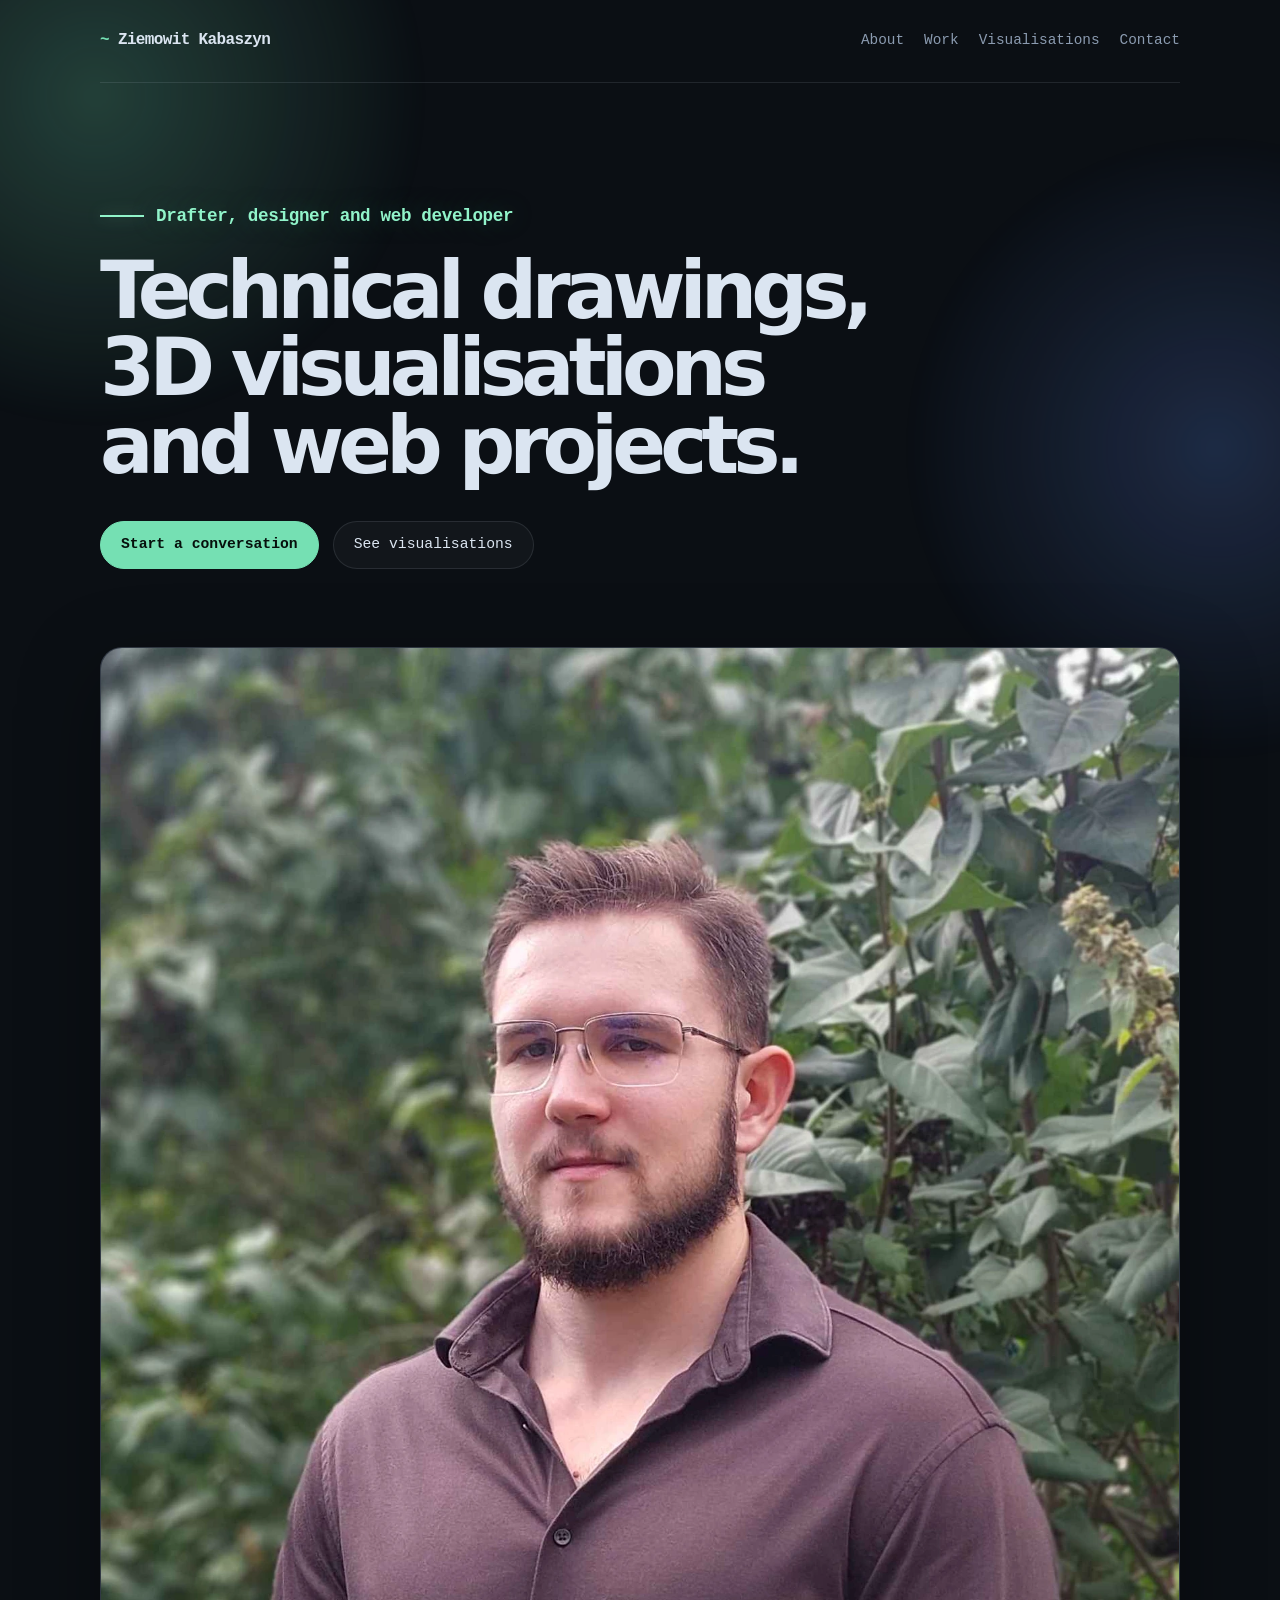
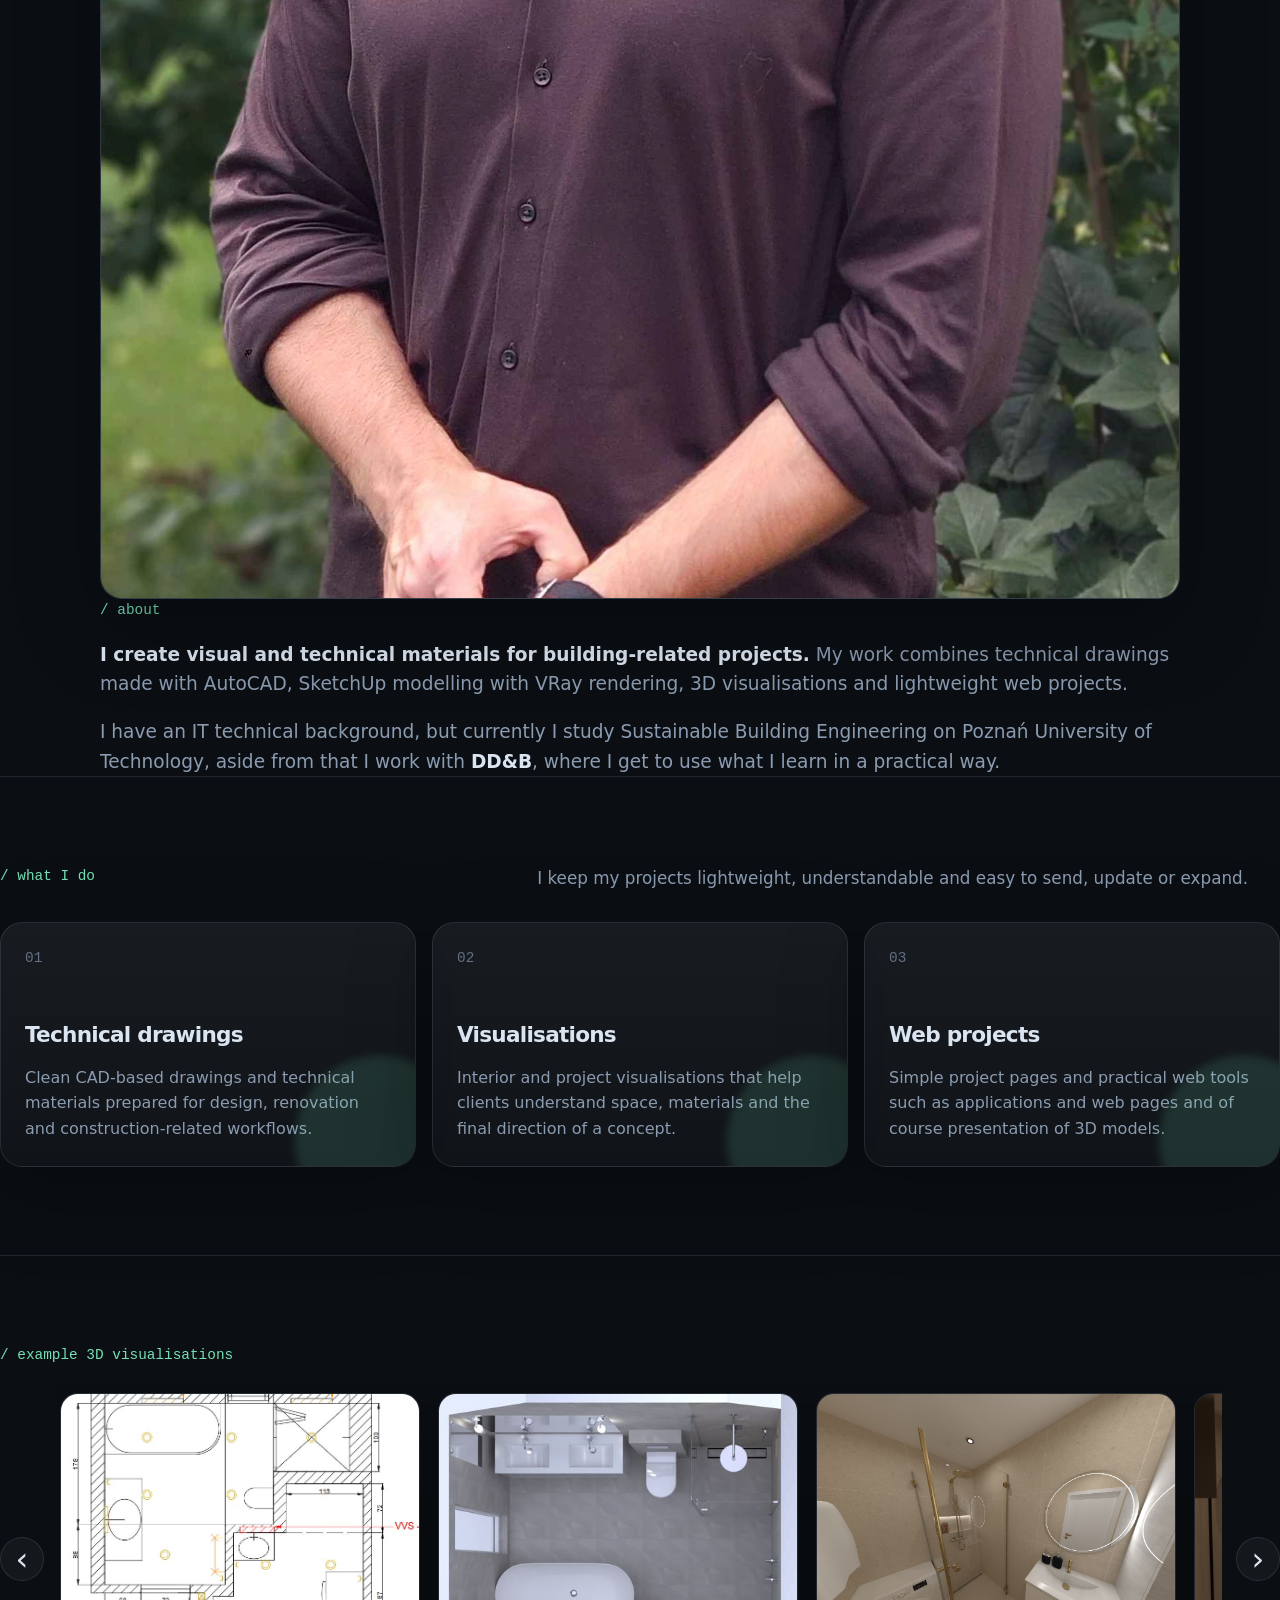
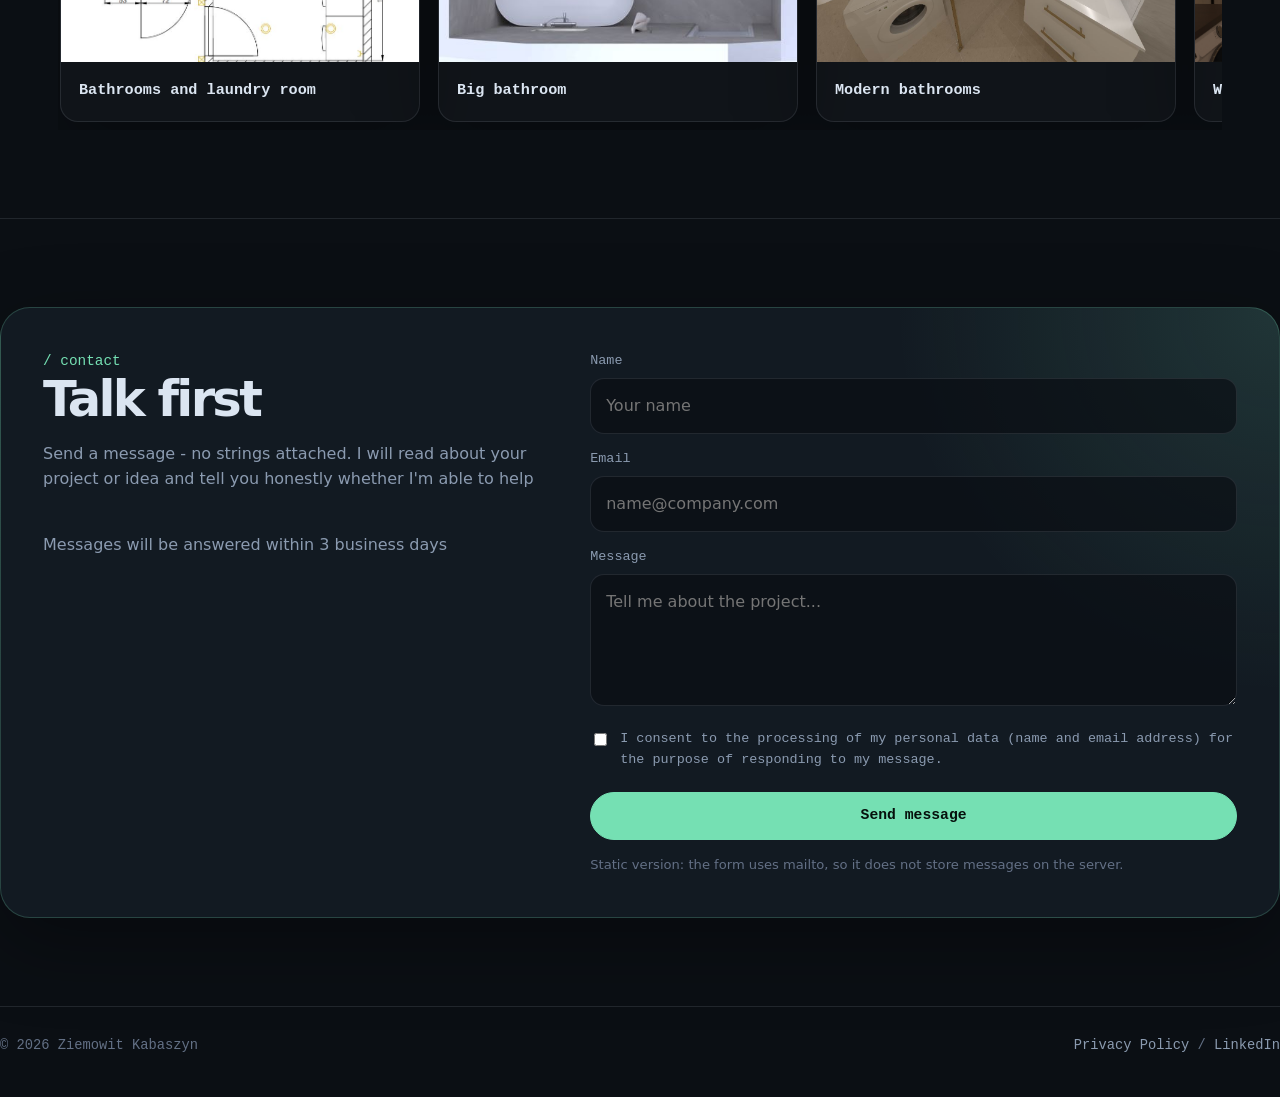
==== commit 17dbd7a6: "Remove duplicate portrait section in about section Removed redundant portrait section from the about" ====
--- a/index.html
+++ b/index.html
@@ -693,15 +693,9 @@
           <a class="btn" href="#visualisations">See visualisations</a>
         </div>
       </header>
-
-      <section id="about">
-        <div class="about-grid">
-          <div class="portrait-frame">
-            <img src="profile.webp" alt="Portrait of Ziemowit Kabaszyn" onerror="this.hidden = true; this.nextElementSibling.hidden = false;" />
-            <div class="portrait-placeholder" hidden>
-              <br />profile.webp
-            </div>
-          </div>
+  <div class="portrait-frame">
+      <img src="profile.webp" alt="Portrait of Ziemowit Kabaszyn" />
+  </div>
 
           <div class="about-copy">
             <div class="kicker">/ about</div>
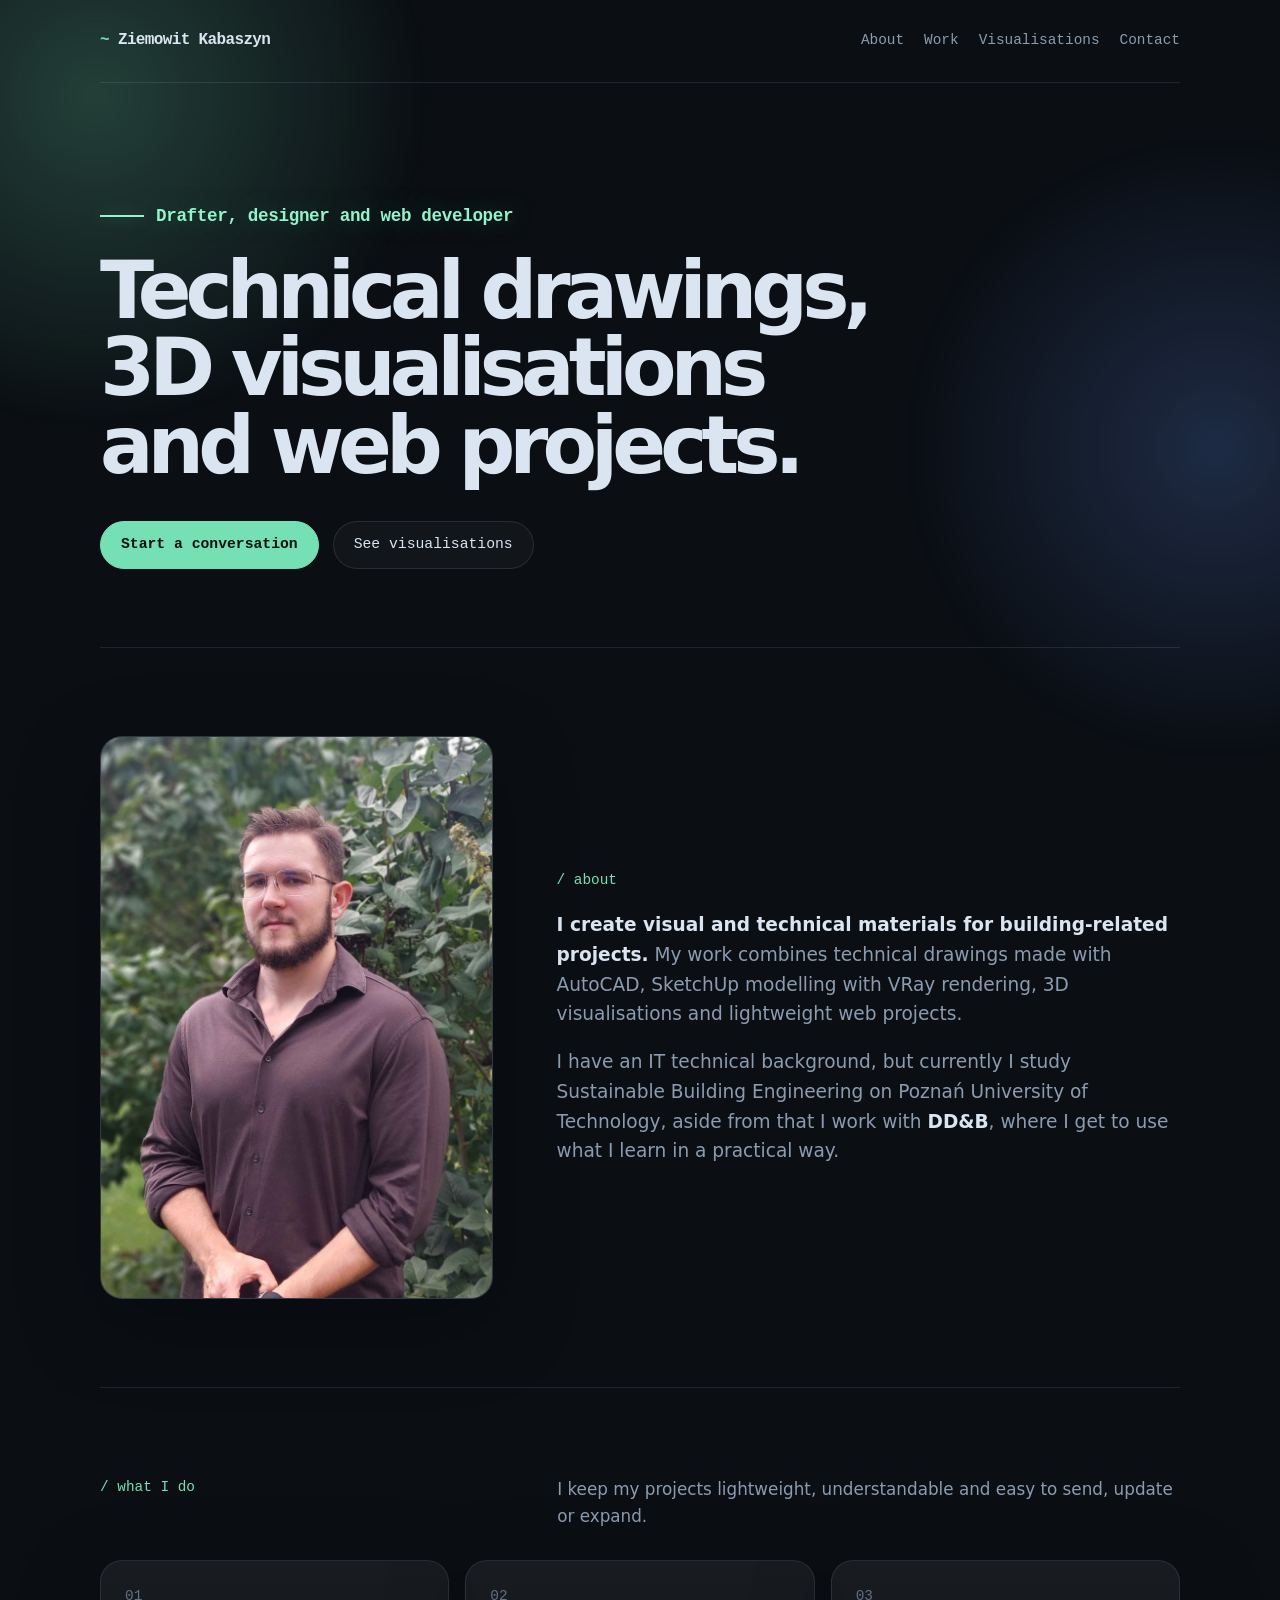
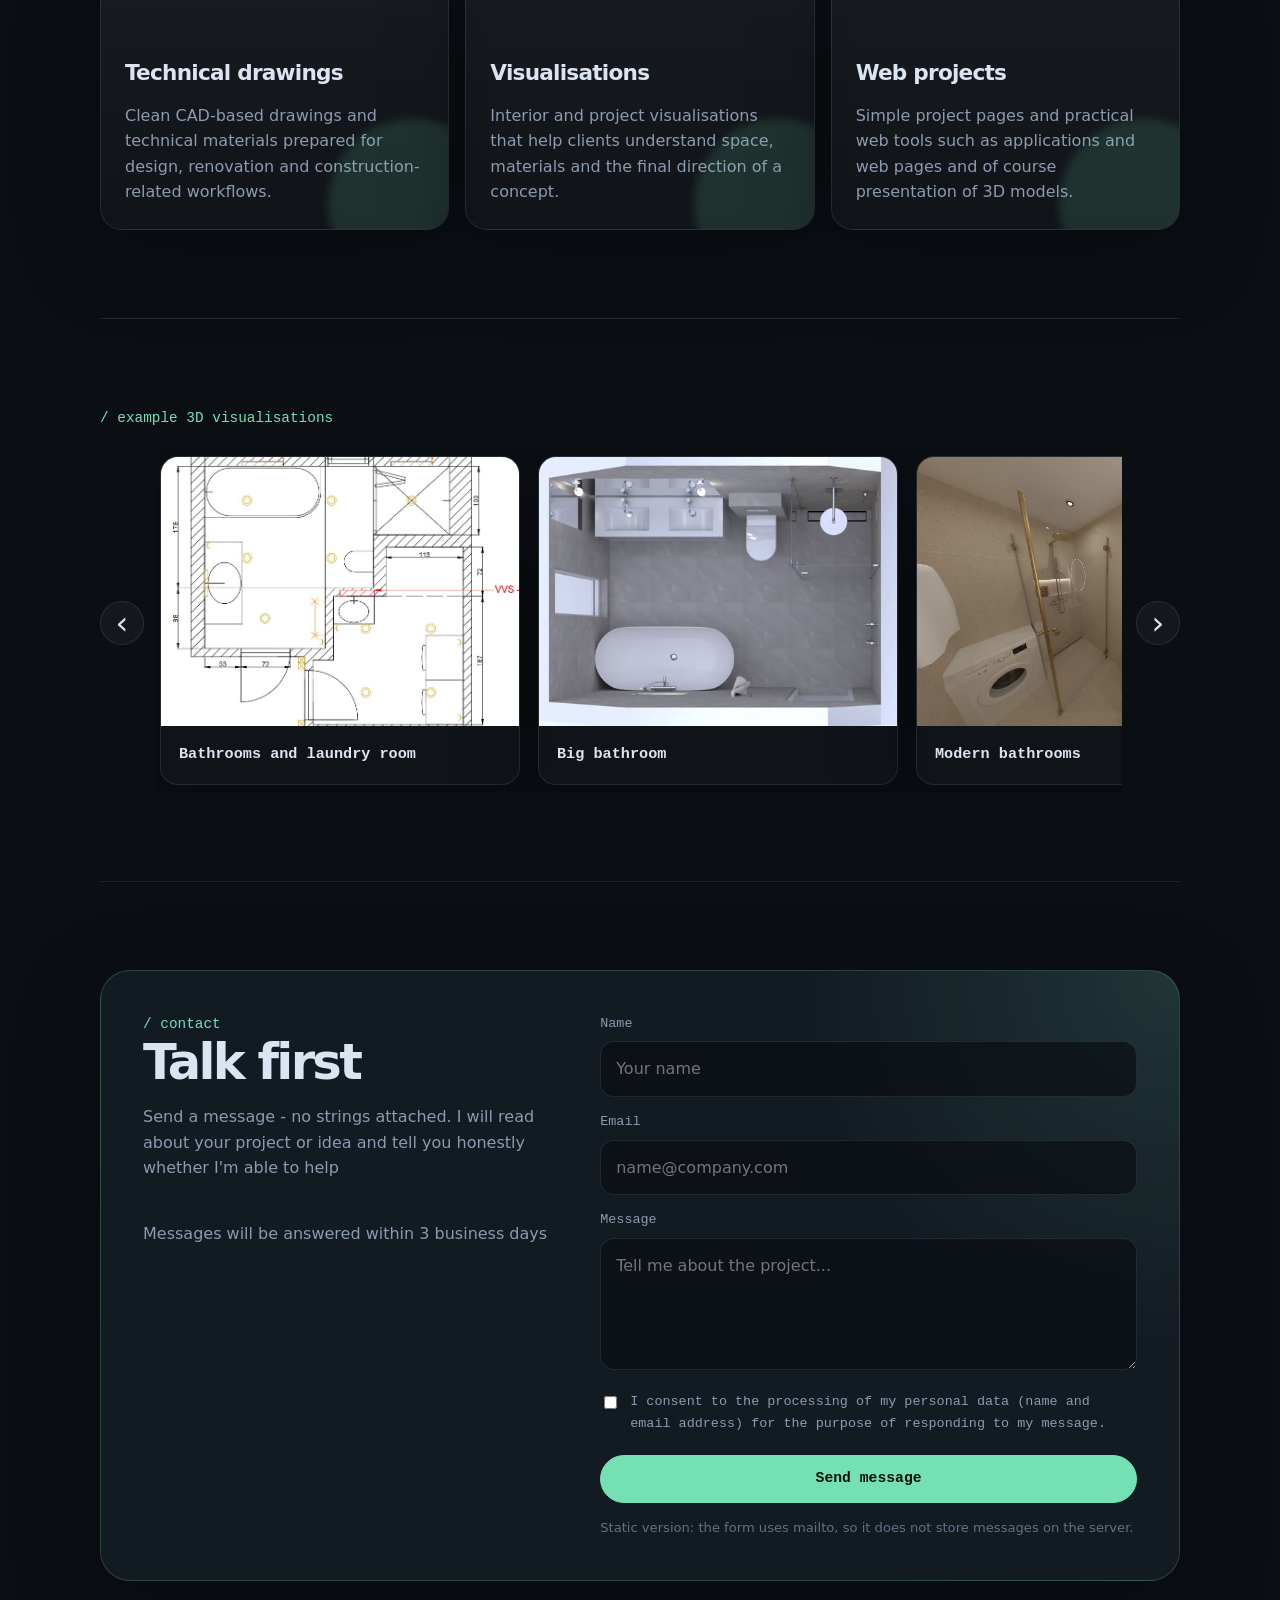
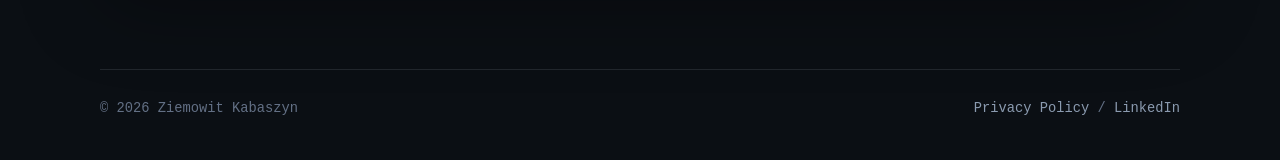
==== commit f629a067: "Update index.html" ====
--- a/index.html
+++ b/index.html
@@ -693,10 +693,14 @@
           <a class="btn" href="#visualisations">See visualisations</a>
         </div>
       </header>
-  <div class="portrait-frame">
-      <img src="profile.webp" alt="Portrait of Ziemowit Kabaszyn" />
-  </div>
-
+<section id="about">
+  <div class="about-grid">
+    <div class="portrait-frame">
+      <img
+        src="profile.webp"
+        alt="Portrait of Ziemowit Kabaszyn"
+      />
+    </div>
           <div class="about-copy">
             <div class="kicker">/ about</div>
             <p><strong>I create visual and technical materials for building-related projects.</strong> My work combines technical drawings made with AutoCAD, SketchUp modelling with VRay rendering, 3D visualisations and lightweight web projects.</p>
